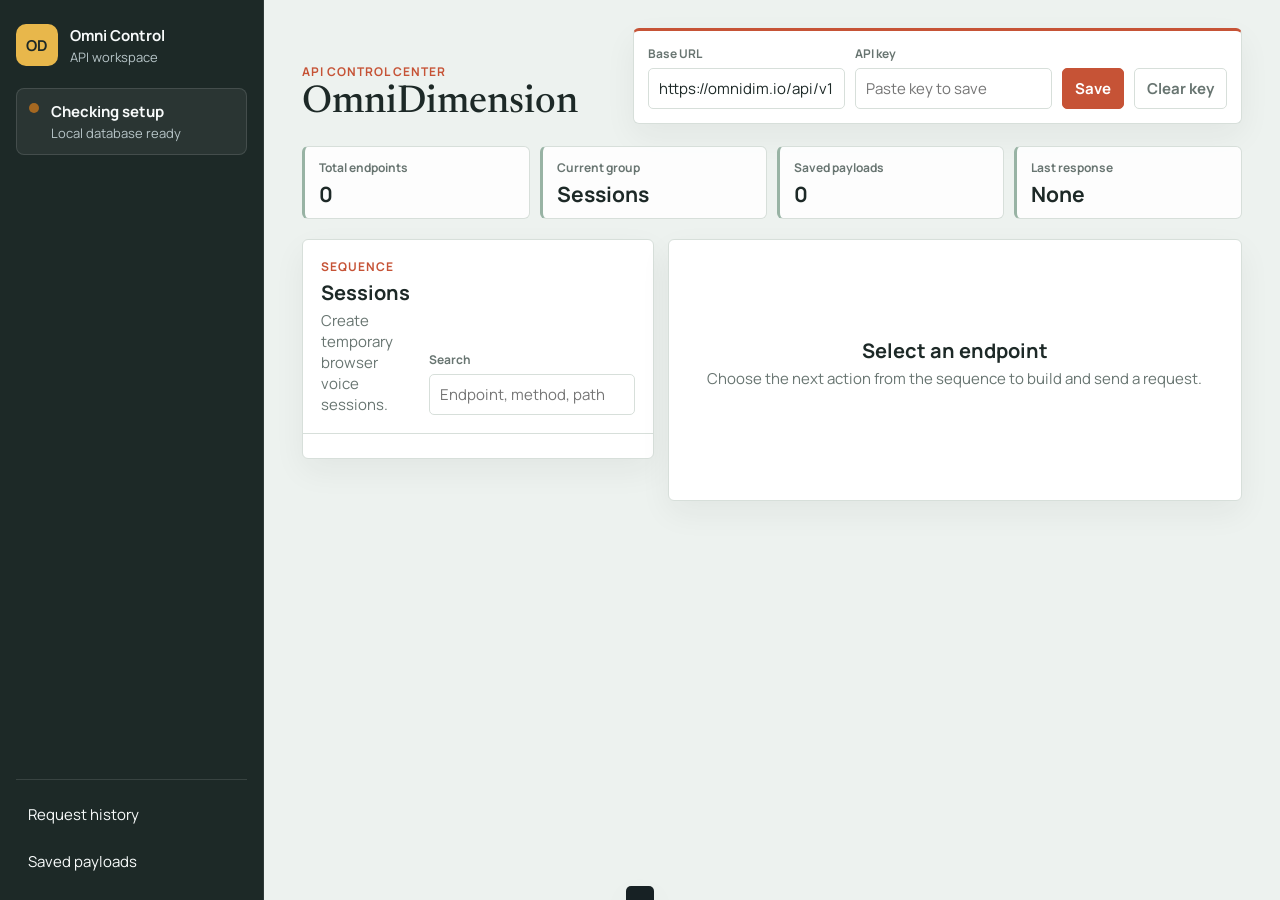
==== static/index.html @ 58ec2359 "feat(security): implement production Phase 1 security controls" ====
<!doctype html>
<html lang="en">
  <head>
    <meta charset="utf-8">
    <meta name="viewport" content="width=device-width, initial-scale=1">
    <meta name="csrf-token" content="">
    <meta name="local-token" content="">
    <title>OmniDimension Control Center</title>
    <link rel="preconnect" href="https://fonts.googleapis.com">
    <link rel="preconnect" href="https://fonts.gstatic.com" crossorigin>
    <link href="https://fonts.googleapis.com/css2?family=DM+Mono:wght@400;500&family=Manrope:wght@400;500;600;700;800&family=Newsreader:opsz,wght@6..72,500;6..72,600&display=swap" rel="stylesheet">
    <link rel="stylesheet" href="/static/styles.css">
  </head>
  <body>
    <div class="app-shell">
      <aside class="sidebar" aria-label="Endpoint sequence">
        <div class="brand">
          <div class="brand-mark" aria-hidden="true">OD</div>
          <div>
            <strong>Omni Control</strong>
            <span>API workspace</span>
          </div>
        </div>

        <div class="connection-box">
          <span id="connectionDot" class="status-dot"></span>
          <div>
            <strong id="connectionLabel">Checking setup</strong>
            <span id="connectionDetail">Local database ready</span>
          </div>
        </div>

        <nav id="groupNav" class="group-nav"></nav>

        <div class="sidebar-actions">
          <button class="sidebar-button" type="button" data-view="history">Request history</button>
          <button class="sidebar-button" type="button" data-view="database">Saved payloads</button>
        </div>
      </aside>

      <main class="workspace">
        <header class="topbar">
          <div>
            <div class="title-with-badge">
              <p class="eyebrow">API control center</p>
              <span id="readOnlyBadge" class="read-only-badge" hidden>READ-ONLY MODE</span>
            </div>
            <h1>OmniDimension</h1>
          </div>

          <div class="settings-strip" aria-label="API settings">
            <label>
              <span>Base URL</span>
              <input id="baseUrlInput" type="url" value="https://omnidim.io/api/v1" autocomplete="off">
            </label>
            <label>
              <span>API key</span>
              <input id="apiKeyInput" type="password" placeholder="Paste key to save" autocomplete="off">
            </label>
            <button id="saveSettingsBtn" class="button primary" type="button">Save</button>
            <button id="clearKeyBtn" class="button subtle" type="button">Clear key</button>
          </div>
        </header>

        <section class="summary-band" aria-label="Workspace summary">
          <div class="stat">
            <span>Total endpoints</span>
            <strong id="totalEndpointCount">0</strong>
          </div>
          <div class="stat">
            <span>Current group</span>
            <strong id="currentGroupStat">Sessions</strong>
          </div>
          <div class="stat">
            <span>Saved payloads</span>
            <strong id="savedPayloadCount">0</strong>
          </div>
          <div class="stat">
            <span>Last response</span>
            <strong id="lastResponseStat">None</strong>
          </div>
        </section>

        <section id="endpointView" class="content-layout">
          <section class="endpoint-browser" aria-label="Endpoints">
            <div class="section-head">
              <div>
                <p class="eyebrow">Sequence</p>
                <h2 id="groupTitle">Sessions</h2>
                <p id="groupDescription">Create temporary browser voice sessions.</p>
              </div>
              <label class="search-box">
                <span>Search</span>
                <input id="searchInput" type="search" placeholder="Endpoint, method, path">
              </label>
            </div>
            <div id="endpointList" class="endpoint-list"></div>
          </section>

          <section class="runner" aria-label="Request runner">
            <div id="endpointDetail" class="empty-state">
              <h2>Select an endpoint</h2>
              <p>Choose the next action from the sequence to build and send a request.</p>
            </div>
          </section>
        </section>

        <section id="historyView" class="table-view" hidden>
          <div class="section-head">
            <div>
              <p class="eyebrow">Database</p>
              <h2>Request history</h2>
              <p>Every request sent through the private proxy is recorded locally.</p>
            </div>
            <button id="clearHistoryBtn" class="button danger" type="button">Clear history</button>
          </div>
          <div class="table-wrap">
            <table class="data-table">
              <thead>
                <tr>
                  <th>Time</th>
                  <th>Method</th>
                  <th>Path</th>
                  <th>Status</th>
                  <th>Duration</th>
                </tr>
              </thead>
              <tbody id="historyRows"></tbody>
            </table>
          </div>
        </section>

        <section id="databaseView" class="table-view" hidden>
          <div class="section-head">
            <div>
              <p class="eyebrow">Database</p>
              <h2>Saved payloads</h2>
              <p>Reusable request bodies and query values saved in SQLite.</p>
            </div>
          </div>
          <div id="savedPayloadList" class="saved-list"></div>
        </section>
      </main>
    </div>

    <dialog id="dangerDialog" class="danger-dialog">
      <form method="dialog" class="dialog-content">
        <div class="dialog-header">
          <span class="danger-badge">⚠️ Protected Action Required</span>
          <h2 id="modalActionTitle">Confirm Action</h2>
        </div>
        <div class="dialog-body">
          <p id="modalImpactText" class="impact-callout"></p>
          <div class="spec-detail">
            <div><span class="label">Method:</span> <strong id="modalMethod"></strong></div>
            <div><span class="label">Target URL:</span> <code id="modalUrl"></code></div>
          </div>
          <div class="body-preview">
            <span class="label">Exact Request Body:</span>
            <pre id="modalBodyPreview"></pre>
          </div>
          <label class="confirm-prompt">
            <span id="modalPromptText">Type exact summary to confirm:</span>
            <input id="modalConfirmInput" type="text" autocomplete="off" placeholder="Type confirmation phrase here">
          </label>
        </div>
        <div class="dialog-actions">
          <button id="modalCancelBtn" class="button" type="button">Cancel</button>
          <button id="modalConfirmBtn" class="button danger" type="button" disabled>Confirm &amp; Execute</button>
        </div>
      </form>
    </dialog>

    <div id="toast" class="toast" role="status" aria-live="polite"></div>
    <script src="/static/app.js"></script>
  </body>
</html>
---- static/styles.css ----
:root {
  color-scheme: light;
  --bg: #edf2ef;
  --surface: #ffffff;
  --surface-2: #f2f5f2;
  --ink: #1d2927;
  --muted: #687571;
  --border: #d7dfda;
  --accent: #c65336;
  --accent-ink: #ffffff;
  --blue: #326a91;
  --green: #24745d;
  --amber: #a56821;
  --red: #b43c3c;
  --purple: #685a91;
  --shadow: 0 12px 32px rgba(29, 41, 39, 0.055);
}

* {
  box-sizing: border-box;
}

[hidden] {
  display: none !important;
}

html {
  min-height: 100%;
}

body {
  margin: 0;
  min-height: 100%;
  background-color: var(--bg);
  background-image: radial-gradient(#cbd5cf 0.65px, transparent 0.65px);
  background-size: 18px 18px;
  color: var(--ink);
  font-family: "Manrope", "Segoe UI", sans-serif;
  font-size: 15px;
}

button,
input,
textarea {
  font: inherit;
}

button {
  cursor: pointer;
}

button:disabled {
  cursor: not-allowed;
  opacity: 0.58;
}

.app-shell {
  display: grid;
  grid-template-columns: 264px minmax(0, 1fr);
  min-height: 100vh;
}

.sidebar {
  position: sticky;
  top: 0;
  height: 100vh;
  overflow-y: auto;
  background: #1d2927;
  color: #f8fbfb;
  padding: 24px 16px 18px;
  display: flex;
  flex-direction: column;
  gap: 22px;
  border-right: 1px solid rgba(255, 255, 255, 0.08);
}

.brand {
  display: flex;
  align-items: center;
  gap: 12px;
}

.brand-mark {
  width: 42px;
  height: 42px;
  display: grid;
  place-items: center;
  border-radius: 10px;
  background: #e8b74b;
  color: #1d2927;
  font-weight: 700;
  letter-spacing: 0;
}

.brand strong,
.brand span,
.connection-box strong,
.connection-box span {
  display: block;
}

.brand span,
.connection-box span {
  color: #b7c5c8;
  font-size: 13px;
  margin-top: 2px;
}

.connection-box {
  display: grid;
  grid-template-columns: 12px minmax(0, 1fr);
  align-items: start;
  gap: 10px;
  padding: 12px;
  border: 1px solid rgba(248, 251, 251, 0.12);
  border-radius: 8px;
  background: rgba(255, 255, 255, 0.06);
}

.status-dot {
  width: 10px;
  height: 10px;
  margin-top: 5px;
  border-radius: 50%;
  background: var(--amber);
}

.status-dot.ready {
  background: #40c681;
}

.status-dot.missing {
  background: #f0a22c;
}

.group-nav {
  display: grid;
  gap: 4px;
}

.group-button,
.sidebar-button {
  width: 100%;
  border: 0;
  border-radius: 6px;
  color: inherit;
  background: transparent;
  text-align: left;
  padding: 10px 12px;
}

.group-button {
  display: grid;
  grid-template-columns: minmax(0, 1fr) auto;
  align-items: center;
  gap: 10px;
}

.group-button:hover,
.sidebar-button:hover,
.group-button.active {
  background: rgba(255, 255, 255, 0.09);
}

.group-button.active {
  box-shadow: inset 3px 0 #e8b74b;
  color: #ffffff;
}

.group-button span {
  color: #b7c5c8;
  font-size: 12px;
}

.sidebar-actions {
  margin-top: auto;
  display: grid;
  gap: 6px;
  border-top: 1px solid rgba(248, 251, 251, 0.12);
  padding-top: 14px;
}

.workspace {
  min-width: 0;
  padding: 28px clamp(18px, 3vw, 48px);
  max-width: 1900px;
}

.topbar {
  display: grid;
  grid-template-columns: minmax(260px, 0.75fr) minmax(500px, 1.5fr);
  gap: 26px;
  align-items: end;
  margin-bottom: 22px;
}

.eyebrow {
  margin: 0 0 4px;
  color: var(--accent);
  font-size: 12px;
  font-weight: 700;
  text-transform: uppercase;
  letter-spacing: 0.08em;
}

.title-with-badge {
  display: flex;
  align-items: center;
  gap: 12px;
}

.read-only-badge {
  display: inline-flex;
  align-items: center;
  background: rgba(220, 38, 38, 0.12);
  color: #dc2626;
  border: 1px solid rgba(220, 38, 38, 0.35);
  font-size: 11px;
  font-weight: 800;
  letter-spacing: 0.06em;
  padding: 3px 8px;
  border-radius: 4px;
  text-transform: uppercase;
}


h1,
h2,
h3,
p {
  margin-top: 0;
}

h1 {
  margin-bottom: 0;
  font-family: "Newsreader", Georgia, serif;
  font-size: clamp(30px, 3vw, 42px);
  font-weight: 500;
  line-height: 1.03;
  letter-spacing: 0;
}

h2 {
  margin-bottom: 4px;
  font-size: 20px;
}

h3 {
  margin-bottom: 8px;
  font-size: 16px;
}

.settings-strip {
  display: grid;
  grid-template-columns: minmax(180px, 1fr) minmax(180px, 1fr) auto auto;
  gap: 10px;
  align-items: end;
  padding: 14px;
  background: var(--surface);
  border: 1px solid var(--border);
  border-radius: 6px;
  box-shadow: var(--shadow);
  border-top: 3px solid var(--accent);
}

label span,
.field-label {
  display: block;
  margin-bottom: 6px;
  color: var(--muted);
  font-size: 12px;
  font-weight: 700;
}

input,
textarea {
  width: 100%;
  border: 1px solid var(--border);
  border-radius: 5px;
  background: #ffffff;
  color: var(--ink);
  padding: 9px 10px;
}

textarea {
  min-height: 168px;
  resize: vertical;
  font-family: "Cascadia Code", "SFMono-Regular", Consolas, monospace;
  font-size: 13px;
  line-height: 1.5;
}

input:focus,
textarea:focus,
button:focus {
  outline: 2px solid rgba(198, 83, 54, 0.32);
  outline-offset: 2px;
}

.button {
  border: 1px solid var(--border);
  border-radius: 5px;
  background: var(--surface);
  color: var(--ink);
  padding: 9px 12px;
  font-weight: 700;
  white-space: nowrap;
}

.button:hover {
  border-color: #aebdc1;
}

.button.primary {
  background: var(--accent);
  border-color: var(--accent);
  color: var(--accent-ink);
}

.button.subtle {
  color: var(--muted);
}

.button.danger {
  color: var(--red);
  border-color: rgba(182, 52, 61, 0.35);
}

.summary-band {
  display: grid;
  grid-template-columns: repeat(4, minmax(0, 1fr));
  gap: 10px;
  margin-bottom: 20px;
}

.stat {
  min-width: 0;
  padding: 12px 14px;
  background: rgba(255, 255, 255, 0.88);
  border: 1px solid var(--border);
  border-radius: 6px;
  border-left: 3px solid #98b3a4;
}

.stat span {
  display: block;
  color: var(--muted);
  font-size: 12px;
  font-weight: 700;
}

.stat strong {
  display: block;
  margin-top: 6px;
  font-size: 21px;
  line-height: 1.15;
  overflow-wrap: anywhere;
}

.content-layout {
  display: grid;
  grid-template-columns: minmax(310px, 0.76fr) minmax(440px, 1.24fr);
  gap: 14px;
  align-items: start;
}

.endpoint-browser,
.runner,
.table-view {
  min-width: 0;
  background: var(--surface);
  border: 1px solid var(--border);
  border-radius: 6px;
  box-shadow: var(--shadow);
}

.section-head {
  display: grid;
  grid-template-columns: minmax(0, 1fr) auto;
  gap: 16px;
  align-items: end;
  padding: 18px;
  border-bottom: 1px solid var(--border);
}

.section-head p:last-child {
  margin-bottom: 0;
  color: var(--muted);
}

.search-box {
  min-width: 200px;
}

.endpoint-list {
  display: grid;
  gap: 6px;
  padding: 12px;
  max-height: calc(100vh - 330px);
  overflow: auto;
}

.endpoint-item {
  width: 100%;
  display: grid;
  grid-template-columns: auto minmax(0, 1fr);
  gap: 12px;
  align-items: start;
  border: 1px solid var(--border);
  border-radius: 5px;
  background: #ffffff;
  padding: 11px;
  text-align: left;
  transition: background 120ms ease, border-color 120ms ease, transform 120ms ease;
}

.endpoint-item:hover,
.endpoint-item.active {
  border-color: rgba(198, 83, 54, 0.55);
  background: #fff9f6;
}

.endpoint-item:hover {
  transform: translateX(2px);
}

.endpoint-title {
  margin: 0 0 4px;
  font-weight: 700;
}

.endpoint-path,
.endpoint-note,
.meta-line {
  color: var(--muted);
  font-size: 13px;
}

.endpoint-path {
  font-family: "DM Mono", Consolas, monospace;
  overflow-wrap: anywhere;
}

.method {
  min-width: 62px;
  border-radius: 4px;
  color: #ffffff;
  display: inline-flex;
  justify-content: center;
  padding: 5px 7px;
  font-size: 12px;
  font-weight: 800;
}

.method.get {
  background: var(--blue);
}

.method.post {
  background: var(--green);
}

.method.put {
  background: var(--amber);
}

.method.patch {
  background: var(--purple);
}

.method.delete {
  background: var(--red);
}

.runner {
  overflow: hidden;
}

.runner-inner {
  display: grid;
  gap: 0;
}

.runner-header {
  padding: 18px;
  border-bottom: 1px solid var(--border);
}

.runner-title-row {
  display: flex;
  flex-wrap: wrap;
  gap: 10px;
  align-items: center;
  margin-bottom: 6px;
}

.runner-header p {
  margin-bottom: 0;
  color: var(--muted);
}

.form-area {
  display: grid;
  gap: 14px;
  padding: 18px;
}

.field-grid {
  display: grid;
  grid-template-columns: repeat(2, minmax(0, 1fr));
  gap: 12px;
}

.textarea-grid {
  display: grid;
  grid-template-columns: repeat(2, minmax(0, 1fr));
  gap: 12px;
}

.text-panel {
  min-width: 0;
}

.inline-actions {
  display: flex;
  flex-wrap: wrap;
  gap: 8px;
  align-items: center;
}

.danger-box {
  display: flex;
  gap: 10px;
  align-items: flex-start;
  padding: 12px;
  border-radius: 5px;
  background: #fff3f2;
  border: 1px solid rgba(182, 52, 61, 0.26);
  color: #622026;
}

.danger-box input {
  width: auto;
  margin-top: 3px;
}

.file-helper {
  display: grid;
  grid-template-columns: minmax(0, 1fr) auto;
  gap: 10px;
  align-items: end;
  padding: 12px;
  border: 1px solid var(--border);
  border-radius: 5px;
  background: var(--surface-2);
}

.response-panel {
  border-top: 1px solid var(--border);
  background: #111719;
  color: #e9f0f1;
}

.response-head {
  display: flex;
  justify-content: space-between;
  gap: 12px;
  padding: 12px 16px;
  border-bottom: 1px solid rgba(255, 255, 255, 0.12);
}

.response-meta {
  color: #b7c5c8;
  font-size: 13px;
}

pre {
  margin: 0;
  padding: 16px;
  max-height: 460px;
  overflow: auto;
  font-family: "DM Mono", Consolas, monospace;
  font-size: 13px;
  line-height: 1.5;
  white-space: pre-wrap;
  overflow-wrap: anywhere;
}

.empty-state {
  padding: 28px;
  min-height: 260px;
  display: grid;
  align-content: center;
  text-align: center;
}

.empty-state p {
  color: var(--muted);
}

.table-view {
  display: block;
}

.table-wrap {
  overflow-x: auto;
}

.data-table {
  width: 100%;
  border-collapse: collapse;
}

.data-table th,
.data-table td {
  padding: 12px 14px;
  border-bottom: 1px solid var(--border);
  text-align: left;
  vertical-align: top;
}

.data-table th {
  color: var(--muted);
  font-size: 12px;
  text-transform: uppercase;
}

.data-table code {
  font-family: "Cascadia Code", "SFMono-Regular", Consolas, monospace;
  font-size: 12px;
  overflow-wrap: anywhere;
}

.saved-list {
  display: grid;
  gap: 10px;
  padding: 16px;
}

.saved-item {
  display: grid;
  grid-template-columns: minmax(0, 1fr) auto;
  gap: 12px;
  align-items: center;
  border: 1px solid var(--border);
  border-radius: 5px;
  padding: 12px;
  background: #ffffff;
}

.saved-item p {
  margin: 4px 0 0;
}

.toast {
  position: fixed;
  left: 50%;
  bottom: 18px;
  transform: translateX(-50%) translateY(120%);
  max-width: min(520px, calc(100vw - 28px));
  padding: 10px 14px;
  border-radius: 5px;
  background: #172124;
  color: #ffffff;
  box-shadow: var(--shadow);
  transition: transform 160ms ease;
  z-index: 20;
}

.toast.show {
  transform: translateX(-50%) translateY(0);
}

.hidden {
  display: none !important;
}

@media (max-width: 1120px) {
  .app-shell {
    grid-template-columns: 236px minmax(0, 1fr);
  }

  .topbar,
  .content-layout {
    grid-template-columns: 1fr;
  }

  .endpoint-list {
    max-height: 420px;
  }

  .settings-strip {
    grid-template-columns: repeat(2, minmax(0, 1fr));
  }
}

@media (max-width: 760px) {
  .app-shell {
    display: block;
  }

  .sidebar {
    position: static;
    height: auto;
    gap: 14px;
    padding: 16px;
  }

  .group-nav {
    display: flex;
    overflow-x: auto;
    padding-bottom: 4px;
  }

  .group-button {
    flex: 0 0 auto;
    width: auto;
  }

  .group-button.active {
    box-shadow: inset 0 -3px #e8b74b;
  }

  .sidebar-actions {
    display: flex;
    margin-top: 0;
  }

  .workspace {
    padding: 18px 14px;
  }

  .summary-band {
    grid-template-columns: repeat(2, minmax(0, 1fr));
  }

  .settings-strip {
    grid-template-columns: repeat(2, minmax(0, 1fr));
  }

  .settings-strip label {
    grid-column: 1 / -1;
  }

  .section-head,
  .field-grid,
  .textarea-grid,
  .file-helper,
  .saved-item {
    grid-template-columns: 1fr;
  }

  .search-box {
    min-width: 0;
  }

  .endpoint-list {
    max-height: 360px;
  }
}

@media (max-width: 460px) {
  .summary-band {
    grid-template-columns: repeat(2, minmax(0, 1fr));
  }

  .stat {
    padding: 10px;
  }

  .stat strong {
    font-size: 18px;
  }

  .endpoint-item {
    grid-template-columns: 1fr;
  }

  .method {
    width: fit-content;
  }
}

/* Dialog and Danger Modal */
.danger-dialog {
  border: 1px solid var(--border);
  border-radius: 12px;
  background: #18181f;
  color: #f0f0f5;
  padding: 0;
  max-width: 600px;
  width: 90vw;
  box-shadow: 0 16px 48px rgba(0, 0, 0, 0.6);
}

.danger-dialog::backdrop {
  background: rgba(0, 0, 0, 0.7);
  backdrop-filter: blur(4px);
}

.dialog-content {
  display: flex;
  flex-direction: column;
  padding: 24px;
  gap: 16px;
}

.dialog-header {
  display: flex;
  flex-direction: column;
  gap: 6px;
}

.danger-badge {
  display: inline-block;
  background: rgba(239, 68, 68, 0.2);
  color: #f87171;
  border: 1px solid rgba(239, 68, 68, 0.4);
  padding: 4px 10px;
  border-radius: 6px;
  font-size: 12px;
  font-weight: 700;
  width: fit-content;
}

.impact-callout {
  background: rgba(245, 158, 11, 0.15);
  border-left: 4px solid #f59e0b;
  color: #fbbf24;
  padding: 12px;
  border-radius: 4px;
  font-size: 13px;
  line-height: 1.5;
  margin: 0;
}

.spec-detail {
  display: flex;
  flex-direction: column;
  gap: 6px;
  font-size: 13px;
  background: rgba(255, 255, 255, 0.03);
  padding: 10px 14px;
  border-radius: 6px;
  border: 1px solid var(--border);
}

.spec-detail .label, .body-preview .label {
  color: var(--muted);
  font-size: 12px;
}

.spec-detail code {
  color: #60a5fa;
  font-family: monospace;
  word-break: break-all;
}

.body-preview pre {
  max-height: 160px;
  overflow-y: auto;
  background: #0f0f13;
  padding: 10px;
  border-radius: 6px;
  font-size: 12px;
  border: 1px solid var(--border);
  margin-top: 4px;
}

.confirm-prompt {
  display: flex;
  flex-direction: column;
  gap: 6px;
  font-size: 13px;
}

.confirm-prompt input {
  padding: 10px 12px;
  border: 1px solid var(--border);
  border-radius: 6px;
  background: rgba(0, 0, 0, 0.3);
  color: #f0f0f5;
  font-size: 14px;
}

.dialog-actions {
  display: flex;
  justify-content: flex-end;
  gap: 10px;
  margin-top: 8px;
}
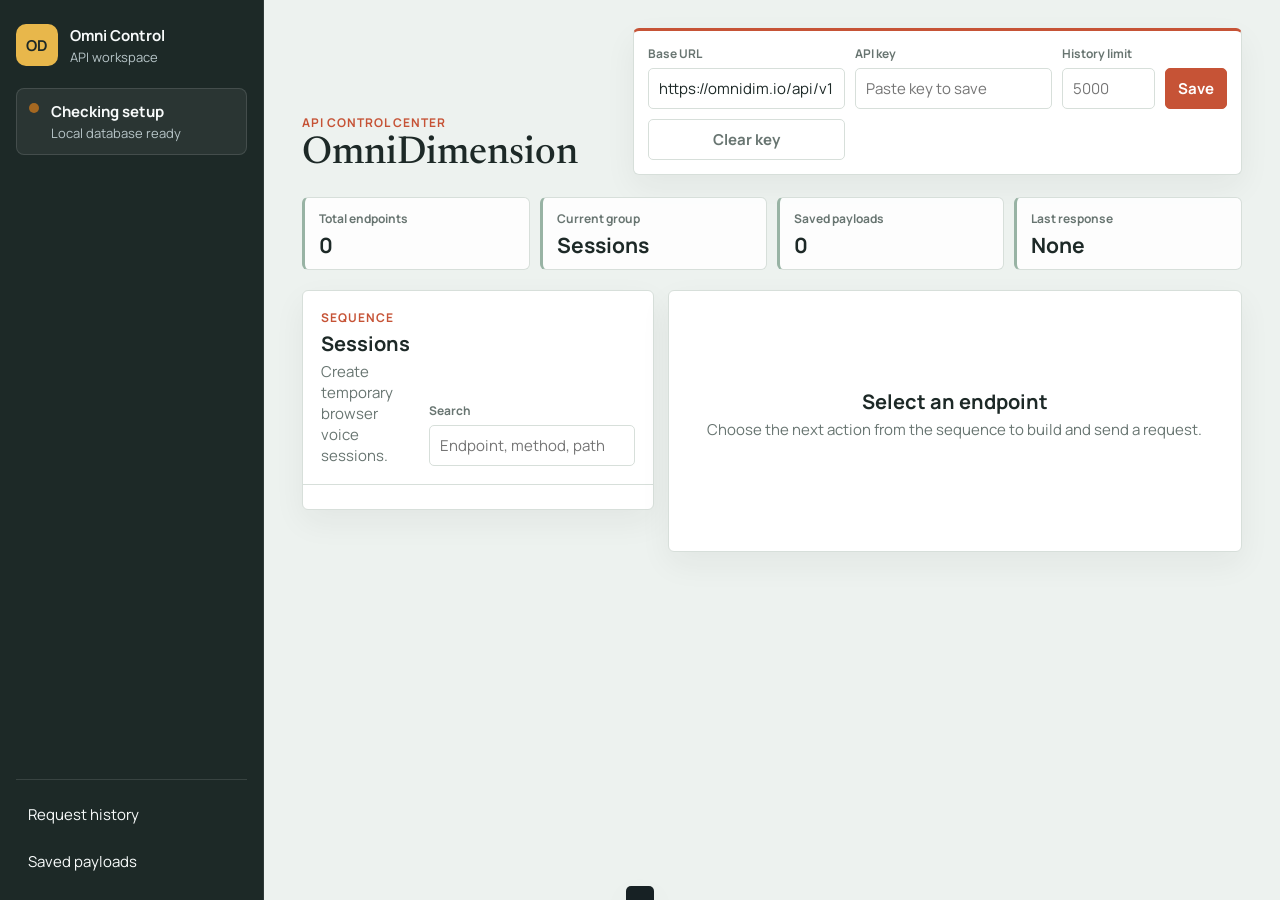
==== commit 070adad9: "feat(history): make history retention limit configurable with 5000 default and clear history support" ====
--- a/static/index.html
+++ b/static/index.html
@@ -57,6 +57,10 @@
               <span>API key</span>
               <input id="apiKeyInput" type="password" placeholder="Paste key to save" autocomplete="off">
             </label>
+            <label>
+              <span>History limit</span>
+              <input id="retentionLimitInput" type="number" min="10" max="50000" placeholder="5000" autocomplete="off">
+            </label>
             <button id="saveSettingsBtn" class="button primary" type="button">Save</button>
             <button id="clearKeyBtn" class="button subtle" type="button">Clear key</button>
           </div>
@@ -112,7 +116,10 @@
               <h2>Request history</h2>
               <p>Every request sent through the private proxy is recorded locally.</p>
             </div>
-            <button id="clearHistoryBtn" class="button danger" type="button">Clear history</button>
+            <div class="inline-actions" style="display: flex; gap: 0.5rem; align-items: center;">
+              <input id="historySearchInput" type="search" placeholder="Filter history..." style="padding: 0.4rem 0.6rem; border-radius: 4px; border: 1px solid var(--border-color, #ccc); background: transparent; color: inherit; font-size: 0.85rem;">
+              <button id="clearHistoryBtn" class="button danger" type="button">Clear history</button>
+            </div>
           </div>
           <div class="table-wrap">
             <table class="data-table">
@@ -127,6 +134,11 @@
               </thead>
               <tbody id="historyRows"></tbody>
             </table>
+          </div>
+          <div class="pagination-bar" id="historyPagination" style="display: flex; justify-content: space-between; align-items: center; padding: 0.75rem 0.5rem; font-size: 0.85rem;">
+            <button id="historyPrevBtn" class="button" type="button" disabled>Previous</button>
+            <span id="historyPageInfo">Page 1 of 1</span>
+            <button id="historyNextBtn" class="button" type="button" disabled>Next</button>
           </div>
         </section>
 
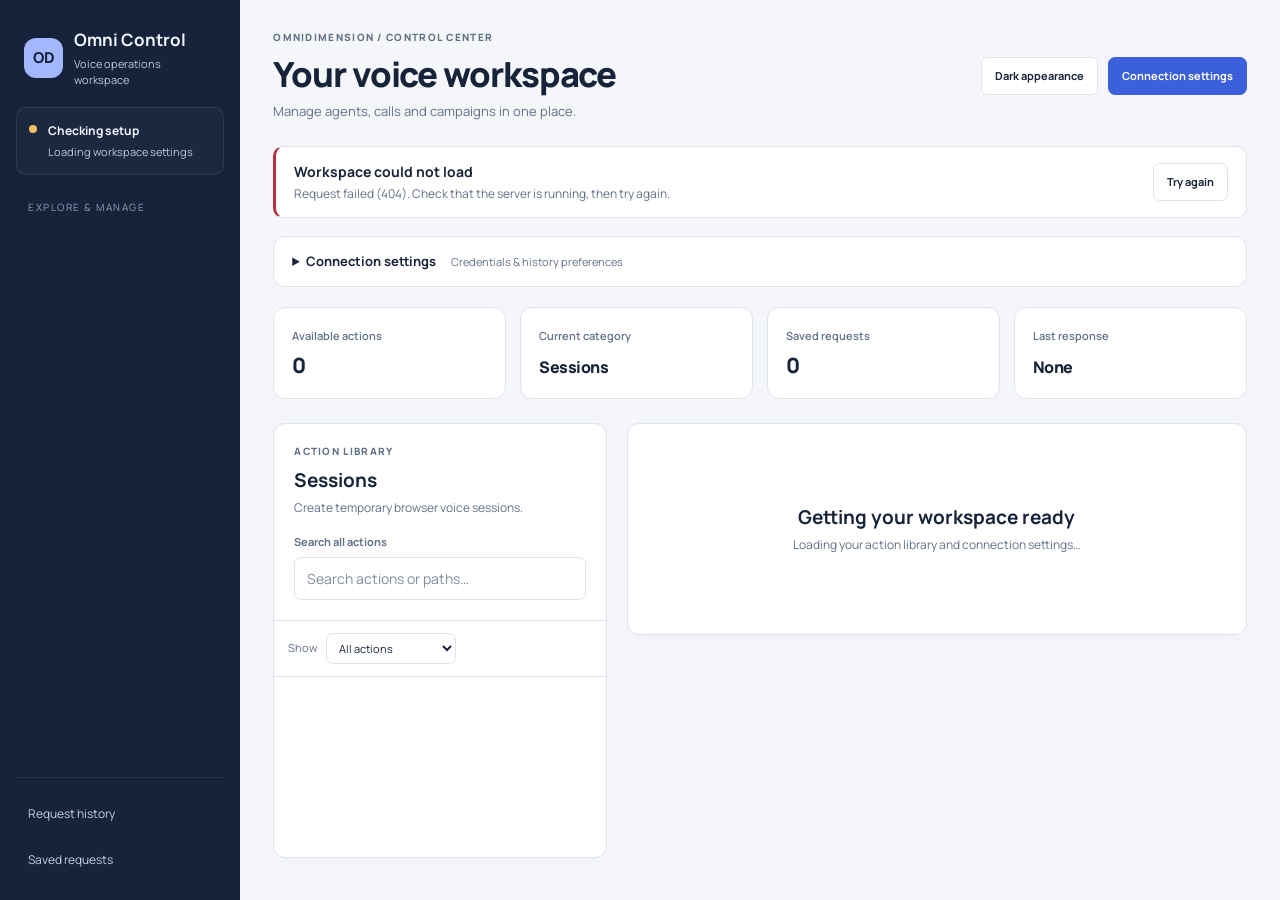
==== commit 982ae41f: "feat: complete production readiness implementation, hosted portal, and security hardening" ====
--- a/static/index.html
+++ b/static/index.html
@@ -12,13 +12,14 @@
     <link rel="stylesheet" href="/static/styles.css">
   </head>
   <body>
+    <a class="skip-link" href="#endpointView">Skip to workspace</a>
     <div class="app-shell">
       <aside class="sidebar" aria-label="Endpoint sequence">
         <div class="brand">
           <div class="brand-mark" aria-hidden="true">OD</div>
           <div>
             <strong>Omni Control</strong>
-            <span>API workspace</span>
+            <span>Voice operations workspace</span>
           </div>
         </div>
 
@@ -26,28 +27,44 @@
           <span id="connectionDot" class="status-dot"></span>
           <div>
             <strong id="connectionLabel">Checking setup</strong>
-            <span id="connectionDetail">Local database ready</span>
-          </div>
-        </div>
-
-        <nav id="groupNav" class="group-nav"></nav>
+            <span id="connectionDetail">Loading workspace settings</span>
+          </div>
+        </div>
+
+        <p class="nav-caption">Explore &amp; manage</p>
+        <nav id="groupNav" class="group-nav" aria-label="Action categories"></nav>
 
         <div class="sidebar-actions">
           <button class="sidebar-button" type="button" data-view="history">Request history</button>
-          <button class="sidebar-button" type="button" data-view="database">Saved payloads</button>
+          <button class="sidebar-button" type="button" data-view="database">Saved requests</button>
         </div>
       </aside>
 
       <main class="workspace">
+        <div id="accountBar" class="account-bar" hidden>
+          <label class="workspace-switcher" for="workspaceSelect"><span>Workspace</span><select id="workspaceSelect" aria-label="Active workspace"></select></label>
+          <div class="account-details"><span id="accountName"></span><span id="accountRole" class="account-role"></span><button id="logoutBtn" class="button subtle" type="button">Sign out</button></div>
+        </div>
         <header class="topbar">
           <div>
             <div class="title-with-badge">
-              <p class="eyebrow">API control center</p>
+              <p class="eyebrow">OmniDimension / Control center</p>
               <span id="readOnlyBadge" class="read-only-badge" hidden>READ-ONLY MODE</span>
             </div>
-            <h1>OmniDimension</h1>
-          </div>
-
+            <h1>Your voice workspace</h1>
+            <p class="workspace-subtitle">Manage agents, calls and campaigns in one place.</p>
+          </div>
+          <div class="topbar-actions">
+            <button id="themeToggleBtn" class="button" type="button" aria-pressed="false">Dark appearance</button>
+            <button id="openSettingsBtn" class="button primary" type="button">Connection settings</button>
+          </div>
+        </header>
+        <div id="workspaceNotice" class="workspace-notice" role="status" hidden>
+          <div><strong id="noticeTitle"></strong><p id="noticeMessage"></p></div>
+          <button id="retryLoadBtn" class="button" type="button" hidden>Try again</button>
+        </div>
+        <details id="settingsPanel" class="settings-panel">
+          <summary>Connection settings <span>Credentials &amp; history preferences</span></summary>
           <div class="settings-strip" aria-label="API settings">
             <label>
               <span>Base URL</span>
@@ -61,22 +78,24 @@
               <span>History limit</span>
               <input id="retentionLimitInput" type="number" min="10" max="50000" placeholder="5000" autocomplete="off">
             </label>
-            <button id="saveSettingsBtn" class="button primary" type="button">Save</button>
+            <button id="saveSettingsBtn" class="button primary" type="button">Save settings</button>
             <button id="clearKeyBtn" class="button subtle" type="button">Clear key</button>
           </div>
-        </header>
+          <p id="settingsAccessNote" class="settings-help" hidden></p>
+          <p class="settings-help">Your API key is stored by the server. Saving a key does not verify the connection; the next request will show its result.</p>
+        </details>
 
         <section class="summary-band" aria-label="Workspace summary">
           <div class="stat">
-            <span>Total endpoints</span>
+            <span>Available actions</span>
             <strong id="totalEndpointCount">0</strong>
           </div>
           <div class="stat">
-            <span>Current group</span>
+            <span>Current category</span>
             <strong id="currentGroupStat">Sessions</strong>
           </div>
           <div class="stat">
-            <span>Saved payloads</span>
+            <span>Saved requests</span>
             <strong id="savedPayloadCount">0</strong>
           </div>
           <div class="stat">
@@ -86,25 +105,26 @@
         </section>
 
         <section id="endpointView" class="content-layout">
-          <section class="endpoint-browser" aria-label="Endpoints">
+          <section class="endpoint-browser" aria-label="Available actions">
             <div class="section-head">
               <div>
-                <p class="eyebrow">Sequence</p>
+                <p class="eyebrow">Action library</p>
                 <h2 id="groupTitle">Sessions</h2>
                 <p id="groupDescription">Create temporary browser voice sessions.</p>
               </div>
               <label class="search-box">
-                <span>Search</span>
-                <input id="searchInput" type="search" placeholder="Endpoint, method, path">
+                <span>Search all actions</span>
+                <input id="searchInput" type="search" placeholder="Search actions or paths…">
               </label>
             </div>
-            <div id="endpointList" class="endpoint-list"></div>
+            <div class="filter-bar"><label for="actionFilter">Show</label><select id="actionFilter"><option value="all">All actions</option><option value="read">Read actions</option><option value="write">Write actions</option><option value="protected">Protected actions</option></select><span id="actionCount" class="meta-line"></span></div>
+            <div id="endpointList" class="endpoint-list" aria-busy="true"></div>
           </section>
 
           <section class="runner" aria-label="Request runner">
             <div id="endpointDetail" class="empty-state">
-              <h2>Select an endpoint</h2>
-              <p>Choose the next action from the sequence to build and send a request.</p>
+              <h2>Getting your workspace ready</h2>
+              <p>Loading your action library and connection settings…</p>
             </div>
           </section>
         </section>
@@ -112,15 +132,17 @@
         <section id="historyView" class="table-view" hidden>
           <div class="section-head">
             <div>
-              <p class="eyebrow">Database</p>
+              <p class="eyebrow">Activity</p>
               <h2>Request history</h2>
-              <p>Every request sent through the private proxy is recorded locally.</p>
-            </div>
-            <div class="inline-actions" style="display: flex; gap: 0.5rem; align-items: center;">
-              <input id="historySearchInput" type="search" placeholder="Filter history..." style="padding: 0.4rem 0.6rem; border-radius: 4px; border: 1px solid var(--border-color, #ccc); background: transparent; color: inherit; font-size: 0.85rem;">
+              <p>Review request outcomes, response times and recent activity.</p>
+            </div>
+            <div class="inline-actions">
+              <label class="search-box"><span>Search history</span><input id="historySearchInput" type="search" placeholder="Filter by action or path…"></label>
+              <button id="refreshHistoryBtn" class="button" type="button">Refresh</button>
               <button id="clearHistoryBtn" class="button danger" type="button">Clear history</button>
             </div>
           </div>
+          <p id="historyStatus" class="panel-status" role="status" hidden></p>
           <div class="table-wrap">
             <table class="data-table">
               <thead>
@@ -135,7 +157,7 @@
               <tbody id="historyRows"></tbody>
             </table>
           </div>
-          <div class="pagination-bar" id="historyPagination" style="display: flex; justify-content: space-between; align-items: center; padding: 0.75rem 0.5rem; font-size: 0.85rem;">
+          <div class="pagination-bar" id="historyPagination">
             <button id="historyPrevBtn" class="button" type="button" disabled>Previous</button>
             <span id="historyPageInfo">Page 1 of 1</span>
             <button id="historyNextBtn" class="button" type="button" disabled>Next</button>
@@ -145,17 +167,18 @@
         <section id="databaseView" class="table-view" hidden>
           <div class="section-head">
             <div>
-              <p class="eyebrow">Database</p>
-              <h2>Saved payloads</h2>
-              <p>Reusable request bodies and query values saved in SQLite.</p>
-            </div>
-          </div>
+              <p class="eyebrow">Your library</p>
+              <h2>Saved requests</h2>
+              <p>Pick up a reusable request. Credentials and attachments may need to be added again.</p>
+            </div>
+          </div>
+          <p id="savedStatus" class="panel-status" role="status" hidden></p>
           <div id="savedPayloadList" class="saved-list"></div>
         </section>
       </main>
     </div>
 
-    <dialog id="dangerDialog" class="danger-dialog">
+    <dialog id="dangerDialog" class="danger-dialog" aria-labelledby="modalActionTitle" aria-describedby="modalImpactText">
       <form method="dialog" class="dialog-content">
         <div class="dialog-header">
           <span class="danger-badge">⚠️ Protected Action Required</span>
@@ -173,12 +196,12 @@
           </div>
           <label class="confirm-prompt">
             <span id="modalPromptText">Type exact summary to confirm:</span>
-            <input id="modalConfirmInput" type="text" autocomplete="off" placeholder="Type confirmation phrase here">
+            <input id="modalConfirmInput" type="text" autocomplete="off" placeholder="Type confirmation phrase here" autofocus>
           </label>
         </div>
         <div class="dialog-actions">
           <button id="modalCancelBtn" class="button" type="button">Cancel</button>
-          <button id="modalConfirmBtn" class="button danger" type="button" disabled>Confirm &amp; Execute</button>
+          <button id="modalConfirmBtn" class="button danger" type="button" disabled>Confirm and send</button>
         </div>
       </form>
     </dialog>
--- a/static/styles.css
+++ b/static/styles.css
@@ -1,62 +1,126 @@
 :root {
   color-scheme: light;
-  --bg: #edf2ef;
-  --surface: #ffffff;
-  --surface-2: #f2f5f2;
-  --ink: #1d2927;
-  --muted: #687571;
-  --border: #d7dfda;
-  --accent: #c65336;
-  --accent-ink: #ffffff;
-  --blue: #326a91;
-  --green: #24745d;
-  --amber: #a56821;
-  --red: #b43c3c;
-  --purple: #685a91;
-  --shadow: 0 12px 32px rgba(29, 41, 39, 0.055);
+  --bg: #f4f6fa;
+  --surface: #fff;
+  --surface-2: #f8fafc;
+  --ink: #172338;
+  --muted: #607086;
+  --border: #dde4ee;
+  --accent: #3c60dc;
+  --accent-ink: #fff;
+  --blue: #2761b6;
+  --green: #21765a;
+  --amber: #91601c;
+  --red: #b33345;
+  --purple: #7854ad;
+  --shadow: 0 4px 20px #17233806;
+}
+
+:root[data-theme="dark"] {
+  color-scheme: dark;
+  --bg: #111827;
+  --surface: #1b2535;
+  --surface-2: #222f43;
+  --ink: #edf2fb;
+  --muted: #b0bdd0;
+  --border: #35445b;
+  --accent: #a1b5ff;
+  --accent-ink: #13203d;
+  --blue: #3b72b9;
+  --green: #2c795b;
+  --amber: #95671e;
+  --red: #bf4657;
+  --purple: #7854ad;
+  --shadow: none;
 }
 
 * {
   box-sizing: border-box;
 }
 
-[hidden] {
-  display: none !important;
+[hidden],.hidden {
+  display: none!important;
 }
 
 html {
   min-height: 100%;
+  scroll-behavior: smooth;
 }
 
 body {
   margin: 0;
-  min-height: 100%;
-  background-color: var(--bg);
-  background-image: radial-gradient(#cbd5cf 0.65px, transparent 0.65px);
-  background-size: 18px 18px;
+  background: var(--bg);
   color: var(--ink);
-  font-family: "Manrope", "Segoe UI", sans-serif;
-  font-size: 15px;
-}
-
-button,
-input,
-textarea {
+  font: 14px/1.5 "Manrope","Segoe UI",sans-serif;
+}
+
+button,input,textarea,select {
   font: inherit;
 }
 
-button {
+button,summary {
   cursor: pointer;
 }
 
 button:disabled {
   cursor: not-allowed;
-  opacity: 0.58;
+  opacity: .5;
+}
+
+button,input,textarea,select {
+  transition: border-color .15s,background .15s;
+}
+
+button:focus-visible,input:focus-visible,textarea:focus-visible,select:focus-visible,summary:focus-visible,a:focus-visible {
+  outline: 3px solid var(--accent);
+  outline-offset: 3px;
+}
+
+h1,h2,h3,p {
+  margin-top: 0;
+}
+
+h1 {
+  font-size: clamp(26px,2.7vw,36px);
+  line-height: 1.2;
+  letter-spacing: -1.1px;
+  margin-bottom: 8px;
+  font-weight: 800;
+}
+
+h2 {
+  font-size: 19px;
+  line-height: 1.4;
+  margin-bottom: 5px;
+}
+
+h3 {
+  font-size: 16px;
+  margin-bottom: 8px;
+}
+
+p {
+  overflow-wrap: anywhere;
+}
+
+.skip-link {
+  position: fixed;
+  top: -70px;
+  left: 16px;
+  z-index: 100;
+  background: var(--surface);
+  color: var(--ink);
+  padding: 12px;
+  border-radius: 8px;
+}
+
+.skip-link:focus {
+  top: 12px;
 }
 
 .app-shell {
   display: grid;
-  grid-template-columns: 264px minmax(0, 1fr);
+  grid-template-columns: 240px minmax(0,1fr);
   min-height: 100vh;
 }
 
@@ -64,257 +128,510 @@
   position: sticky;
   top: 0;
   height: 100vh;
-  overflow-y: auto;
-  background: #1d2927;
-  color: #f8fbfb;
-  padding: 24px 16px 18px;
+  overflow: auto;
   display: flex;
   flex-direction: column;
-  gap: 22px;
-  border-right: 1px solid rgba(255, 255, 255, 0.08);
+  gap: 18px;
+  background: #17233b;
+  color: #f2f6fd;
+  padding: 27px 16px 20px;
 }
 
 .brand {
   display: flex;
   align-items: center;
-  gap: 12px;
+  gap: 11px;
+  padding: 0 8px;
 }
 
 .brand-mark {
-  width: 42px;
-  height: 42px;
   display: grid;
   place-items: center;
+  width: 40px;
+  height: 40px;
+  border-radius: 12px;
+  background: #a3b7ff;
+  color: #17233b;
+  font-weight: 800;
+  font-size: 15px;
+}
+
+.brand strong,.brand span,.connection-box strong,.connection-box span {
+  display: block;
+}
+
+.brand strong {
+  font-size: 17px;
+}
+
+.brand span,.connection-box span {
+  color: #bdc9dd;
+  font-size: 11px;
+  margin-top: 3px;
+}
+
+.connection-box {
+  display: grid;
+  grid-template-columns: 9px minmax(0,1fr);
+  gap: 10px;
+  padding: 14px 12px;
+  background: #ffffff06;
+  border: 1px solid #ffffff16;
   border-radius: 10px;
-  background: #e8b74b;
-  color: #1d2927;
-  font-weight: 700;
-  letter-spacing: 0;
-}
-
-.brand strong,
-.brand span,
-.connection-box strong,
+}
+
+.connection-box strong {
+  font-size: 12px;
+}
+
 .connection-box span {
-  display: block;
-}
-
-.brand span,
-.connection-box span {
-  color: #b7c5c8;
-  font-size: 13px;
-  margin-top: 2px;
-}
-
-.connection-box {
-  display: grid;
-  grid-template-columns: 12px minmax(0, 1fr);
-  align-items: start;
-  gap: 10px;
-  padding: 12px;
-  border: 1px solid rgba(248, 251, 251, 0.12);
+  font-size: 11px;
+  line-height: 1.6;
+}
+
+.status-dot {
+  width: 8px;
+  height: 8px;
+  margin-top: 5px;
+  background: #f4bf62;
+  border-radius: 50%;
+}
+
+.status-dot.ready {
+  background: #78dcb3;
+}
+
+.status-dot.missing {
+  background: #f4bf62;
+}
+
+.nav-caption {
+  font-size: 10px;
+  text-transform: uppercase;
+  letter-spacing: 1.5px;
+  color: #8e9fbb;
+  margin: 7px 12px -7px;
+}
+
+.group-nav {
+  display: grid;
+  gap: 5px;
+}
+
+.group-button,.sidebar-button {
+  border: 0;
+  text-align: left;
+  color: #c5d1e6;
+  background: transparent;
+  width: 100%;
+  padding: 11px 12px;
   border-radius: 8px;
-  background: rgba(255, 255, 255, 0.06);
-}
-
-.status-dot {
-  width: 10px;
-  height: 10px;
-  margin-top: 5px;
-  border-radius: 50%;
-  background: var(--amber);
-}
-
-.status-dot.ready {
-  background: #40c681;
-}
-
-.status-dot.missing {
-  background: #f0a22c;
-}
-
-.group-nav {
-  display: grid;
-  gap: 4px;
-}
-
-.group-button,
-.sidebar-button {
-  width: 100%;
-  border: 0;
-  border-radius: 6px;
-  color: inherit;
-  background: transparent;
-  text-align: left;
-  padding: 10px 12px;
+  font-size: 12px;
 }
 
 .group-button {
   display: grid;
-  grid-template-columns: minmax(0, 1fr) auto;
-  align-items: center;
-  gap: 10px;
-}
-
-.group-button:hover,
-.sidebar-button:hover,
-.group-button.active {
-  background: rgba(255, 255, 255, 0.09);
-}
-
-.group-button.active {
-  box-shadow: inset 3px 0 #e8b74b;
-  color: #ffffff;
+  grid-template-columns: minmax(0,1fr) auto;
+  align-items: center;
+  gap: 8px;
 }
 
 .group-button span {
-  color: #b7c5c8;
-  font-size: 12px;
+  background: #ffffff0b;
+  border-radius: 5px;
+  padding: 1px 6px;
+  color: #b2c3dd;
+  font-size: 10px;
+}
+
+.group-button:hover,.sidebar-button:hover {
+  background: #ffffff0a;
+  color: #fff;
+}
+
+.group-button.active,.sidebar-button.active {
+  background: #344f8c;
+  color: #fff;
+}
+
+.group-button.active span {
+  color: #fff;
+  background: #ffffff15;
 }
 
 .sidebar-actions {
+  display: grid;
+  gap: 6px;
   margin-top: auto;
-  display: grid;
-  gap: 6px;
-  border-top: 1px solid rgba(248, 251, 251, 0.12);
-  padding-top: 14px;
+  padding-top: 16px;
+  border-top: 1px solid #ffffff14;
 }
 
 .workspace {
   min-width: 0;
-  padding: 28px clamp(18px, 3vw, 48px);
-  max-width: 1900px;
+  width: 100%;
+  max-width: 1800px;
+  padding: 30px clamp(18px,2.6vw,44px);
 }
 
 .topbar {
-  display: grid;
-  grid-template-columns: minmax(260px, 0.75fr) minmax(500px, 1.5fr);
-  gap: 26px;
+  display: flex;
+  align-items: center;
+  justify-content: space-between;
+  gap: 20px;
+  margin-bottom: 24px;
+}
+
+.eyebrow {
+  font-size: 10px;
+  letter-spacing: 1.3px;
+  text-transform: uppercase;
+  color: var(--muted);
+  font-weight: 800;
+  margin-bottom: 8px;
+}
+
+.workspace-subtitle {
+  color: var(--muted);
+  margin-bottom: 0;
+  font-size: 13px;
+}
+
+.title-with-badge,.topbar-actions {
+  display: flex;
+  align-items: center;
+  gap: 10px;
+}
+
+.topbar-actions {
+  flex-wrap: wrap;
+  justify-content: flex-end;
+}
+
+.read-only-badge {
+  padding: 3px 7px;
+  border-radius: 5px;
+  background: var(--surface-2);
+  border: 1px solid var(--border);
+  color: var(--amber);
+  font-size: 10px;
+  font-weight: 800;
+}
+
+.workspace-notice {
+  display: flex;
+  align-items: center;
+  justify-content: space-between;
+  gap: 18px;
+  border: 1px solid var(--border);
+  border-left: 3px solid var(--accent);
+  padding: 14px 18px;
+  border-radius: 10px;
+  background: var(--surface);
+  margin-bottom: 18px;
+}
+
+.workspace-notice p {
+  color: var(--muted);
+  font-size: 12px;
+  margin: 3px 0 0;
+}
+
+.workspace-notice.error {
+  border-left-color: var(--red);
+}
+
+.settings-panel {
+  border: 1px solid var(--border);
+  border-radius: 12px;
+  background: var(--surface);
+  margin-bottom: 20px;
+}
+
+.settings-panel summary {
+  padding: 15px 18px;
+  font-weight: 700;
+  font-size: 13px;
+}
+
+.settings-panel summary span {
+  color: var(--muted);
+  font-weight: 400;
+  font-size: 11px;
+  margin-left: 12px;
+}
+
+.settings-strip {
+  display: grid;
+  grid-template-columns: minmax(160px,1.4fr) minmax(140px,1fr) 110px auto auto;
+  gap: 12px;
   align-items: end;
-  margin-bottom: 22px;
-}
-
-.eyebrow {
-  margin: 0 0 4px;
-  color: var(--accent);
-  font-size: 12px;
-  font-weight: 700;
-  text-transform: uppercase;
-  letter-spacing: 0.08em;
-}
-
-.title-with-badge {
-  display: flex;
-  align-items: center;
-  gap: 12px;
-}
-
-.read-only-badge {
-  display: inline-flex;
-  align-items: center;
-  background: rgba(220, 38, 38, 0.12);
-  color: #dc2626;
-  border: 1px solid rgba(220, 38, 38, 0.35);
-  font-size: 11px;
+  padding: 5px 18px 14px;
+}
+
+.settings-help {
+  padding: 0 18px 14px;
+  margin: 0;
+  color: var(--muted);
+  font-size: 11px;
+}
+
+.summary-band {
+  display: grid;
+  grid-template-columns: repeat(4,minmax(0,1fr));
+  gap: 14px;
+  margin-bottom: 24px;
+}
+
+.stat {
+  background: var(--surface);
+  border: 1px solid var(--border);
+  border-radius: 12px;
+  padding: 16px 18px;
+  min-width: 0;
+}
+
+.stat span {
+  font-size: 11px;
+  color: var(--muted);
+  font-weight: 600;
+}
+
+.stat strong {
+  display: block;
+  font-size: 21px;
   font-weight: 800;
-  letter-spacing: 0.06em;
-  padding: 3px 8px;
-  border-radius: 4px;
-  text-transform: uppercase;
-}
-
-
-h1,
-h2,
-h3,
-p {
-  margin-top: 0;
-}
-
-h1 {
+  letter-spacing: -.5px;
+  margin-top: 5px;
+  overflow-wrap: anywhere;
+}
+
+.stat:nth-child(2) strong,.stat:nth-child(4) strong {
+  font-size: 16px;
+  margin-top: 10px;
+}
+
+.content-layout {
+  display: grid;
+  grid-template-columns: minmax(290px,.7fr) minmax(0,1.3fr);
+  gap: 20px;
+  align-items: start;
+}
+
+.endpoint-browser,.runner,.table-view {
+  min-width: 0;
+  background: var(--surface);
+  border: 1px solid var(--border);
+  border-radius: 12px;
+  box-shadow: var(--shadow);
+  overflow: hidden;
+}
+
+.section-head {
+  display: flex;
+  align-items: end;
+  justify-content: space-between;
+  gap: 14px;
+  padding: 20px;
+  border-bottom: 1px solid var(--border);
+}
+
+.endpoint-browser .section-head {
+  display: block;
+}
+
+.section-head p:last-child {
+  color: var(--muted);
+  font-size: 12px;
   margin-bottom: 0;
-  font-family: "Newsreader", Georgia, serif;
-  font-size: clamp(30px, 3vw, 42px);
-  font-weight: 500;
-  line-height: 1.03;
-  letter-spacing: 0;
-}
-
-h2 {
-  margin-bottom: 4px;
-  font-size: 20px;
-}
-
-h3 {
-  margin-bottom: 8px;
-  font-size: 16px;
-}
-
-.settings-strip {
-  display: grid;
-  grid-template-columns: minmax(180px, 1fr) minmax(180px, 1fr) auto auto;
+}
+
+.search-box {
+  display: block;
+  min-width: 0;
+}
+
+.endpoint-browser .search-box {
+  margin-top: 17px;
+}
+
+.search-box span {
+  font-size: 11px;
+}
+
+.filter-bar {
+  padding: 12px 14px;
+  border-bottom: 1px solid var(--border);
+  display: flex;
+  gap: 9px;
+  align-items: center;
+  font-size: 11px;
+  color: var(--muted);
+}
+
+.filter-bar select {
+  width: auto;
+  padding: 6px 8px;
+  font-size: 11px;
+}
+
+.filter-bar .meta-line {
+  margin-left: auto;
+  font-size: 11px;
+}
+
+.endpoint-list {
+  padding: 10px;
+  display: grid;
+  gap: 5px;
+  max-height: calc(100vh - 440px);
+  min-height: 180px;
+  overflow: auto;
+}
+
+.endpoint-item {
+  display: grid;
+  grid-template-columns: 54px minmax(0,1fr);
   gap: 10px;
-  align-items: end;
-  padding: 14px;
-  background: var(--surface);
-  border: 1px solid var(--border);
-  border-radius: 6px;
-  box-shadow: var(--shadow);
-  border-top: 3px solid var(--accent);
-}
-
-label span,
-.field-label {
-  display: block;
-  margin-bottom: 6px;
-  color: var(--muted);
-  font-size: 12px;
-  font-weight: 700;
-}
-
-input,
-textarea {
-  width: 100%;
-  border: 1px solid var(--border);
-  border-radius: 5px;
-  background: #ffffff;
-  color: var(--ink);
-  padding: 9px 10px;
-}
-
-textarea {
-  min-height: 168px;
-  resize: vertical;
-  font-family: "Cascadia Code", "SFMono-Regular", Consolas, monospace;
-  font-size: 13px;
-  line-height: 1.5;
-}
-
-input:focus,
-textarea:focus,
-button:focus {
-  outline: 2px solid rgba(198, 83, 54, 0.32);
-  outline-offset: 2px;
-}
-
-.button {
-  border: 1px solid var(--border);
-  border-radius: 5px;
+  align-items: start;
+  text-align: left;
+  padding: 13px 10px;
+  border: 1px solid transparent;
   background: var(--surface);
   color: var(--ink);
-  padding: 9px 12px;
+  border-radius: 8px;
+  width: 100%;
+}
+
+.endpoint-item:hover {
+  background: var(--surface-2);
+}
+
+.endpoint-item.active {
+  background: var(--surface-2);
+  border-color: var(--accent);
+  box-shadow: inset 3px 0 var(--accent);
+}
+
+.endpoint-title,.endpoint-path,.endpoint-note {
+  display: block;
+}
+
+.endpoint-title {
+  font-size: 12px;
+  font-weight: 700;
+  margin: 0 0 5px;
+}
+
+.endpoint-path {
+  font-size: 10px;
+  font-family: "DM Mono",Consolas,monospace;
+  overflow-wrap: anywhere;
+  color: var(--muted);
+}
+
+.endpoint-note {
+  font-size: 10px;
+  color: var(--red);
+  margin-top: 5px;
+}
+
+.method {
+  display: inline-flex;
+  align-items: center;
+  justify-content: center;
+  min-width: 48px;
+  padding: 4px 6px;
+  border-radius: 5px;
+  color: #fff;
+  font: 700 9px/1.4 "Manrope",sans-serif;
+  letter-spacing: .4px;
+}
+
+.method.get {
+  background: var(--blue);
+}
+
+.method.post {
+  background: var(--green);
+}
+
+.method.put {
+  background: var(--amber);
+}
+
+.method.patch {
+  background: var(--purple);
+}
+
+.method.delete {
+  background: var(--red);
+}
+
+label span,.field-label {
+  display: block;
+  color: var(--muted);
+  font-size: 11px;
+  font-weight: 700;
+  margin-bottom: 7px;
+}
+
+input,textarea,select {
+  width: 100%;
+  border: 1px solid var(--border);
+  background: var(--surface);
+  color: var(--ink);
+  padding: 10px 12px;
+  border-radius: 7px;
+  min-width: 0;
+}
+
+input::placeholder,textarea::placeholder {
+  color: var(--muted);
+  opacity: .8;
+}
+
+input[readonly] {
+  background: var(--surface-2);
+  color: var(--muted);
+}
+
+textarea {
+  min-height: 170px;
+  resize: vertical;
+  font: 12px/1.7 "DM Mono",Consolas,monospace;
+  tab-size: 2;
+}
+
+textarea[aria-invalid="true"] {
+  border-color: var(--red);
+}
+
+.button {
+  border: 1px solid var(--border);
+  padding: 10px 13px;
+  border-radius: 7px;
+  background: var(--surface);
+  color: var(--ink);
+  font-size: 11px;
   font-weight: 700;
   white-space: nowrap;
+  min-height: 38px;
 }
 
 .button:hover {
-  border-color: #aebdc1;
+  background: var(--surface-2);
+  border-color: var(--muted);
 }
 
 .button.primary {
   background: var(--accent);
+  color: var(--accent-ink);
   border-color: var(--accent);
-  color: var(--accent-ink);
+}
+
+.button.primary:hover {
+  filter: brightness(.94);
 }
 
 .button.subtle {
@@ -323,272 +640,172 @@
 
 .button.danger {
   color: var(--red);
-  border-color: rgba(182, 52, 61, 0.35);
-}
-
-.summary-band {
-  display: grid;
-  grid-template-columns: repeat(4, minmax(0, 1fr));
+}
+
+.runner-inner {
+  display: grid;
+}
+
+.runner-header {
+  padding: 20px;
+  border-bottom: 1px solid var(--border);
+}
+
+.runner-title-row {
+  display: flex;
+  align-items: center;
   gap: 10px;
-  margin-bottom: 20px;
-}
-
-.stat {
-  min-width: 0;
-  padding: 12px 14px;
-  background: rgba(255, 255, 255, 0.88);
-  border: 1px solid var(--border);
-  border-radius: 6px;
-  border-left: 3px solid #98b3a4;
-}
-
-.stat span {
-  display: block;
-  color: var(--muted);
-  font-size: 12px;
-  font-weight: 700;
-}
-
-.stat strong {
-  display: block;
-  margin-top: 6px;
-  font-size: 21px;
-  line-height: 1.15;
-  overflow-wrap: anywhere;
-}
-
-.content-layout {
-  display: grid;
-  grid-template-columns: minmax(310px, 0.76fr) minmax(440px, 1.24fr);
+  margin-bottom: 8px;
+}
+
+.runner-header p {
+  color: var(--muted);
+  font-size: 12px;
+  margin-bottom: 0;
+}
+
+.runner-title-row h2 {
+  margin: 0;
+  font-size: 18px;
+}
+
+.form-area {
+  padding: 20px;
+  display: grid;
+  gap: 17px;
+}
+
+.field-grid,.textarea-grid {
+  display: grid;
+  grid-template-columns: repeat(2,minmax(0,1fr));
   gap: 14px;
-  align-items: start;
-}
-
-.endpoint-browser,
-.runner,
-.table-view {
-  min-width: 0;
-  background: var(--surface);
-  border: 1px solid var(--border);
-  border-radius: 6px;
-  box-shadow: var(--shadow);
-}
-
-.section-head {
-  display: grid;
-  grid-template-columns: minmax(0, 1fr) auto;
-  gap: 16px;
-  align-items: end;
-  padding: 18px;
-  border-bottom: 1px solid var(--border);
-}
-
-.section-head p:last-child {
-  margin-bottom: 0;
-  color: var(--muted);
-}
-
-.search-box {
-  min-width: 200px;
-}
-
-.endpoint-list {
-  display: grid;
-  gap: 6px;
-  padding: 12px;
-  max-height: calc(100vh - 330px);
-  overflow: auto;
-}
-
-.endpoint-item {
-  width: 100%;
-  display: grid;
-  grid-template-columns: auto minmax(0, 1fr);
-  gap: 12px;
-  align-items: start;
-  border: 1px solid var(--border);
-  border-radius: 5px;
-  background: #ffffff;
-  padding: 11px;
-  text-align: left;
-  transition: background 120ms ease, border-color 120ms ease, transform 120ms ease;
-}
-
-.endpoint-item:hover,
-.endpoint-item.active {
-  border-color: rgba(198, 83, 54, 0.55);
-  background: #fff9f6;
-}
-
-.endpoint-item:hover {
-  transform: translateX(2px);
-}
-
-.endpoint-title {
-  margin: 0 0 4px;
-  font-weight: 700;
-}
-
-.endpoint-path,
-.endpoint-note,
-.meta-line {
-  color: var(--muted);
-  font-size: 13px;
-}
-
-.endpoint-path {
-  font-family: "DM Mono", Consolas, monospace;
-  overflow-wrap: anywhere;
-}
-
-.method {
-  min-width: 62px;
-  border-radius: 4px;
-  color: #ffffff;
-  display: inline-flex;
-  justify-content: center;
-  padding: 5px 7px;
-  font-size: 12px;
-  font-weight: 800;
-}
-
-.method.get {
-  background: var(--blue);
-}
-
-.method.post {
-  background: var(--green);
-}
-
-.method.put {
-  background: var(--amber);
-}
-
-.method.patch {
-  background: var(--purple);
-}
-
-.method.delete {
-  background: var(--red);
-}
-
-.runner {
-  overflow: hidden;
-}
-
-.runner-inner {
-  display: grid;
-  gap: 0;
-}
-
-.runner-header {
-  padding: 18px;
-  border-bottom: 1px solid var(--border);
-}
-
-.runner-title-row {
-  display: flex;
-  flex-wrap: wrap;
-  gap: 10px;
-  align-items: center;
-  margin-bottom: 6px;
-}
-
-.runner-header p {
-  margin-bottom: 0;
-  color: var(--muted);
-}
-
-.form-area {
-  display: grid;
-  gap: 14px;
-  padding: 18px;
-}
-
-.field-grid {
-  display: grid;
-  grid-template-columns: repeat(2, minmax(0, 1fr));
-  gap: 12px;
-}
-
-.textarea-grid {
-  display: grid;
-  grid-template-columns: repeat(2, minmax(0, 1fr));
-  gap: 12px;
 }
 
 .text-panel {
   min-width: 0;
 }
 
+.text-panel-header {
+  display: flex;
+  justify-content: space-between;
+  align-items: center;
+  margin-bottom: 7px;
+}
+
+.text-panel-header span {
+  margin: 0;
+}
+
+.format-button {
+  border: 0;
+  background: transparent;
+  color: var(--accent);
+  font-size: 10px;
+  padding: 0 3px;
+  font-weight: 700;
+}
+
+.field-help {
+  font-size: 11px;
+  color: var(--muted);
+  margin: 6px 0 0;
+}
+
+.validation-note {
+  min-height: 16px;
+  margin: 5px 0 0;
+  font-size: 10px;
+  color: var(--muted);
+}
+
+.validation-note.invalid {
+  color: var(--red);
+}
+
 .inline-actions {
   display: flex;
+  align-items: center;
   flex-wrap: wrap;
   gap: 8px;
-  align-items: center;
+}
+
+.request-actions {
+  border-top: 1px solid var(--border);
+  padding-top: 16px;
+}
+
+.request-actions .primary {
+  margin-right: auto;
 }
 
 .danger-box {
-  display: flex;
+  padding: 13px;
+  border-radius: 8px;
+  background: var(--surface-2);
+  border: 1px solid var(--border);
+  border-left: 3px solid var(--amber);
+  font-size: 12px;
+  color: var(--ink);
+}
+
+.danger-box p {
+  color: var(--muted);
+  font-size: 11px;
+  margin: 5px 0 0;
+}
+
+.file-helper {
+  padding: 14px;
+  border: 1px solid var(--border);
+  background: var(--surface-2);
+  border-radius: 8px;
+  display: grid;
+  grid-template-columns: minmax(0,1fr) auto;
+  align-items: end;
   gap: 10px;
-  align-items: flex-start;
-  padding: 12px;
-  border-radius: 5px;
-  background: #fff3f2;
-  border: 1px solid rgba(182, 52, 61, 0.26);
-  color: #622026;
-}
-
-.danger-box input {
-  width: auto;
-  margin-top: 3px;
-}
-
-.file-helper {
-  display: grid;
-  grid-template-columns: minmax(0, 1fr) auto;
-  gap: 10px;
-  align-items: end;
-  padding: 12px;
-  border: 1px solid var(--border);
-  border-radius: 5px;
-  background: var(--surface-2);
 }
 
 .response-panel {
   border-top: 1px solid var(--border);
-  background: #111719;
-  color: #e9f0f1;
+  background: var(--surface-2);
 }
 
 .response-head {
   display: flex;
+  align-items: center;
   justify-content: space-between;
-  gap: 12px;
-  padding: 12px 16px;
-  border-bottom: 1px solid rgba(255, 255, 255, 0.12);
+  gap: 10px;
+  padding: 14px 20px;
+  border-bottom: 1px solid var(--border);
+  font-size: 12px;
 }
 
 .response-meta {
-  color: #b7c5c8;
-  font-size: 13px;
+  color: var(--muted);
+  font-size: 11px;
+}
+
+.response-meta.success {
+  color: var(--green);
+}
+
+.response-meta.error {
+  color: var(--red);
 }
 
 pre {
   margin: 0;
-  padding: 16px;
-  max-height: 460px;
+  padding: 20px;
+  max-height: 410px;
   overflow: auto;
-  font-family: "DM Mono", Consolas, monospace;
-  font-size: 13px;
-  line-height: 1.5;
   white-space: pre-wrap;
   overflow-wrap: anywhere;
+  font: 11px/1.8 "DM Mono",Consolas,monospace;
 }
 
 .empty-state {
-  padding: 28px;
-  min-height: 260px;
+  padding: 35px 24px;
+  min-height: 210px;
   display: grid;
   align-content: center;
   text-align: center;
@@ -596,10 +813,22 @@
 
 .empty-state p {
   color: var(--muted);
-}
-
-.table-view {
-  display: block;
+  font-size: 12px;
+  margin-bottom: 0;
+}
+
+.meta-line {
+  font-size: 11px;
+  color: var(--muted);
+}
+
+.panel-status {
+  padding: 12px 20px;
+  background: var(--surface-2);
+  color: var(--red);
+  font-size: 12px;
+  margin: 0;
+  border-bottom: 1px solid var(--border);
 }
 
 .table-wrap {
@@ -611,281 +840,452 @@
   border-collapse: collapse;
 }
 
-.data-table th,
-.data-table td {
-  padding: 12px 14px;
+.data-table th,.data-table td {
+  padding: 15px 20px;
+  text-align: left;
   border-bottom: 1px solid var(--border);
-  text-align: left;
+  font-size: 12px;
   vertical-align: top;
 }
 
 .data-table th {
-  color: var(--muted);
-  font-size: 12px;
+  background: var(--surface-2);
+  font-size: 10px;
+  letter-spacing: .7px;
   text-transform: uppercase;
+  color: var(--muted);
 }
 
 .data-table code {
-  font-family: "Cascadia Code", "SFMono-Regular", Consolas, monospace;
-  font-size: 12px;
+  font: 11px "DM Mono",monospace;
   overflow-wrap: anywhere;
 }
 
+.status-label {
+  color: var(--green);
+  font-weight: 700;
+}
+
+.status-label.error {
+  color: var(--red);
+}
+
+.pagination-bar {
+  display: flex;
+  align-items: center;
+  justify-content: space-between;
+  gap: 12px;
+  padding: 16px 20px;
+  color: var(--muted);
+  font-size: 11px;
+}
+
 .saved-list {
-  display: grid;
-  gap: 10px;
-  padding: 16px;
+  padding: 20px;
+  display: grid;
+  gap: 12px;
 }
 
 .saved-item {
-  display: grid;
-  grid-template-columns: minmax(0, 1fr) auto;
+  display: flex;
+  align-items: center;
+  justify-content: space-between;
   gap: 12px;
-  align-items: center;
-  border: 1px solid var(--border);
-  border-radius: 5px;
+  padding: 17px;
+  border: 1px solid var(--border);
+  border-radius: 9px;
+  background: var(--surface);
+}
+
+.saved-item strong {
+  font-size: 13px;
+}
+
+.saved-item p {
+  margin: 5px 0 0;
+}
+
+.toast {
+  visibility: hidden;
+  opacity: 0;
+  position: fixed;
+  bottom: 22px;
+  left: 50%;
+  transform: translate(-50%,150%);
+  max-width: min(550px,calc(100vw - 32px));
+  border-radius: 9px;
+  padding: 13px 20px;
+  background: #17233b;
+  color: #fff;
+  font-size: 12px;
+  box-shadow: 0 8px 30px #0003;
+  z-index: 100;
+  transition: transform .2s;
+}
+
+.toast.show {
+  visibility: visible;
+  opacity: 1;
+  transform: translate(-50%,0);
+}
+
+.danger-dialog {
+  padding: 0;
+  max-width: 550px;
+  width: calc(100% - 32px);
+  max-height: 90vh;
+  overflow: auto;
+  border: 1px solid var(--border);
+  border-radius: 15px;
+  background: var(--surface);
+  color: var(--ink);
+  box-shadow: 0 20px 80px #0004;
+}
+
+.danger-dialog::backdrop {
+  background: #111a2dc4;
+  backdrop-filter: blur(3px);
+}
+
+.dialog-content {
+  padding: 25px;
+  display: grid;
+  gap: 20px;
+}
+
+.dialog-header {
+  display: grid;
+  gap: 12px;
+}
+
+.danger-badge {
+  color: var(--amber);
+  font-size: 11px;
+  font-weight: 800;
+}
+
+.dialog-body {
+  display: grid;
+  gap: 15px;
+}
+
+.impact-callout {
+  font-size: 12px;
+  margin: 0;
+  color: var(--muted);
+}
+
+.spec-detail {
+  padding: 13px;
+  background: var(--surface-2);
+  border-radius: 8px;
+  font-size: 11px;
+  display: grid;
+  gap: 8px;
+  overflow-wrap: anywhere;
+}
+
+.spec-detail .label,.body-preview .label {
+  color: var(--muted);
+  font-size: 11px;
+}
+
+.body-preview pre {
+  max-height: 150px;
   padding: 12px;
-  background: #ffffff;
-}
-
-.saved-item p {
-  margin: 4px 0 0;
-}
-
-.toast {
-  position: fixed;
-  left: 50%;
-  bottom: 18px;
-  transform: translateX(-50%) translateY(120%);
-  max-width: min(520px, calc(100vw - 28px));
-  padding: 10px 14px;
-  border-radius: 5px;
-  background: #172124;
-  color: #ffffff;
-  box-shadow: var(--shadow);
-  transition: transform 160ms ease;
-  z-index: 20;
-}
-
-.toast.show {
-  transform: translateX(-50%) translateY(0);
-}
-
-.hidden {
-  display: none !important;
-}
-
-@media (max-width: 1120px) {
+  margin-top: 6px;
+  border: 1px solid var(--border);
+  border-radius: 8px;
+  background: var(--surface-2);
+}
+
+.confirm-prompt {
+  display: block;
+}
+
+.dialog-actions {
+  display: flex;
+  justify-content: flex-end;
+  gap: 9px;
+}
+
+.dialog-actions .danger {
+  background: var(--red);
+  border-color: var(--red);
+  color: #fff;
+}
+
+.spinner {
+  display: inline-block;
+  width: 12px;
+  height: 12px;
+  border: 2px solid currentColor;
+  border-right-color: transparent;
+  border-radius: 50%;
+  animation: spin .7s linear infinite;
+  margin-right: 6px;
+  vertical-align: middle;
+}
+
+@keyframes spin {
+  to {
+    transform: rotate(360deg);
+  }
+}
+
+@media(min-width:1500px) {
+  .endpoint-list {
+    max-height: calc(100vh - 410px);
+  }
+}
+
+@media(max-width:1200px) {
+  .topbar {
+    align-items: flex-start;
+  }
+  .topbar-actions {
+    max-width: 170px;
+  }
+  .settings-strip {
+    grid-template-columns: repeat(2,minmax(0,1fr));
+  }
+  .content-layout {
+    grid-template-columns: minmax(250px,.7fr) minmax(0,1.3fr);
+  }
+  .textarea-grid {
+    grid-template-columns: 1fr;
+  }
+}
+
+@media(max-width:950px) {
   .app-shell {
-    grid-template-columns: 236px minmax(0, 1fr);
-  }
-
-  .topbar,
+    grid-template-columns: 200px minmax(0,1fr);
+  }
+  .workspace {
+    padding: 24px 18px;
+  }
   .content-layout {
     grid-template-columns: 1fr;
   }
-
   .endpoint-list {
-    max-height: 420px;
-  }
-
-  .settings-strip {
-    grid-template-columns: repeat(2, minmax(0, 1fr));
-  }
-}
-
-@media (max-width: 760px) {
+    max-height: 280px;
+  }
+  .summary-band {
+    gap: 9px;
+  }
+  .stat {
+    padding: 13px;
+  }
+  .topbar {
+    flex-wrap: wrap;
+  }
+  .topbar-actions {
+    max-width: none;
+    justify-content: flex-start;
+  }
+  .section-head {
+    flex-wrap: wrap;
+  }
+}
+
+@media(max-width:650px) {
   .app-shell {
     display: block;
   }
-
   .sidebar {
     position: static;
     height: auto;
+    padding: 18px;
     gap: 14px;
-    padding: 16px;
-  }
-
+  }
+  .brand {
+    padding: 0;
+  }
+  .connection-box {
+    padding: 10px;
+  }
+  .nav-caption {
+    display: none;
+  }
   .group-nav {
     display: flex;
-    overflow-x: auto;
-    padding-bottom: 4px;
-  }
-
+    overflow: auto;
+    gap: 6px;
+    padding-bottom: 5px;
+  }
   .group-button {
-    flex: 0 0 auto;
     width: auto;
-  }
-
-  .group-button.active {
-    box-shadow: inset 0 -3px #e8b74b;
-  }
-
+    flex-shrink: 0;
+    display: flex;
+    padding: 9px 11px;
+  }
   .sidebar-actions {
     display: flex;
-    margin-top: 0;
-  }
-
+    margin: 0;
+    padding-top: 10px;
+  }
+  .sidebar-button {
+    width: auto;
+  }
   .workspace {
-    padding: 18px 14px;
-  }
-
+    padding: 22px 14px;
+  }
   .summary-band {
-    grid-template-columns: repeat(2, minmax(0, 1fr));
-  }
-
+    grid-template-columns: repeat(2,minmax(0,1fr));
+    gap: 10px;
+  }
+  .topbar {
+    gap: 16px;
+    margin-bottom: 20px;
+  }
+  .topbar-actions {
+    width: 100%;
+    justify-content: space-between;
+  }
   .settings-strip {
-    grid-template-columns: repeat(2, minmax(0, 1fr));
-  }
-
-  .settings-strip label {
-    grid-column: 1 / -1;
-  }
-
-  .section-head,
-  .field-grid,
-  .textarea-grid,
-  .file-helper,
+    grid-template-columns: 1fr;
+  }
+  .settings-panel summary span {
+    display: block;
+    margin: 5px 0 0 17px;
+  }
+  .workspace-notice {
+    align-items: start;
+  }
+  .field-grid,.textarea-grid {
+    grid-template-columns: 1fr;
+  }
+  .section-head,.runner-header,.form-area {
+    padding: 17px;
+  }
+  .runner-title-row {
+    align-items: start;
+  }
+  .request-actions .primary {
+    width: 100%;
+    margin: 0;
+  }
+  .button {
+    min-height: 42px;
+  }
   .saved-item {
+    align-items: start;
+    flex-direction: column;
+  }
+  .pagination-bar {
+    padding: 14px;
+    gap: 8px;
+  }
+  .pagination-bar span {
+    font-size: 10px;
+    text-align: center;
+  }
+  .data-table th,.data-table td {
+    padding: 12px;
+  }
+  .file-helper {
     grid-template-columns: 1fr;
   }
-
-  .search-box {
-    min-width: 0;
-  }
-
-  .endpoint-list {
-    max-height: 360px;
-  }
-}
-
-@media (max-width: 460px) {
-  .summary-band {
-    grid-template-columns: repeat(2, minmax(0, 1fr));
-  }
-
-  .stat {
-    padding: 10px;
-  }
-
-  .stat strong {
-    font-size: 18px;
-  }
-
-  .endpoint-item {
-    grid-template-columns: 1fr;
-  }
-
-  .method {
-    width: fit-content;
-  }
-}
-
-/* Dialog and Danger Modal */
-.danger-dialog {
-  border: 1px solid var(--border);
-  border-radius: 12px;
-  background: #18181f;
-  color: #f0f0f5;
-  padding: 0;
-  max-width: 600px;
-  width: 90vw;
-  box-shadow: 0 16px 48px rgba(0, 0, 0, 0.6);
-}
-
-.danger-dialog::backdrop {
-  background: rgba(0, 0, 0, 0.7);
-  backdrop-filter: blur(4px);
-}
-
-.dialog-content {
-  display: flex;
-  flex-direction: column;
-  padding: 24px;
+  .title-with-badge {
+    flex-wrap: wrap;
+  }
+}
+
+@media(prefers-reduced-motion:reduce) {
+  *,*::before,*::after {
+    scroll-behavior: auto!important;
+    animation: none!important;
+    transition: none!important;
+  }
+}
+
+.text-panel-header label {
+  font-size: 11px;
+  color: var(--muted);
+  font-weight: 700;
+}
+
+.text-panel-header .format-button {
+  min-height: 24px;
+}
+
+.runner {
+  scroll-margin-top: 18px;
+}
+
+:root[data-theme="dark"] .response-meta.success,:root[data-theme="dark"] .status-label {
+  color: #87dbba;
+}
+
+:root[data-theme="dark"] .response-meta.error,:root[data-theme="dark"] .status-label.error,:root[data-theme="dark"] .validation-note.invalid,:root[data-theme="dark"] .panel-status,:root[data-theme="dark"] .endpoint-note,:root[data-theme="dark"] .button.danger {
+  color: #ffacb8;
+}
+
+:root[data-theme="dark"] .danger-badge,:root[data-theme="dark"] .read-only-badge {
+  color: #edc477;
+}
+
+:root[data-theme="dark"] .dialog-actions .danger {
+  color: #fff;
+}
+
+.account-bar {
+  display: flex;
+  align-items: center;
+  justify-content: space-between;
   gap: 16px;
-}
-
-.dialog-header {
-  display: flex;
-  flex-direction: column;
-  gap: 6px;
-}
-
-.danger-badge {
-  display: inline-block;
-  background: rgba(239, 68, 68, 0.2);
-  color: #f87171;
-  border: 1px solid rgba(239, 68, 68, 0.4);
-  padding: 4px 10px;
-  border-radius: 6px;
-  font-size: 12px;
-  font-weight: 700;
-  width: fit-content;
-}
-
-.impact-callout {
-  background: rgba(245, 158, 11, 0.15);
-  border-left: 4px solid #f59e0b;
-  color: #fbbf24;
-  padding: 12px;
-  border-radius: 4px;
-  font-size: 13px;
-  line-height: 1.5;
-  margin: 0;
-}
-
-.spec-detail {
-  display: flex;
-  flex-direction: column;
-  gap: 6px;
-  font-size: 13px;
-  background: rgba(255, 255, 255, 0.03);
-  padding: 10px 14px;
-  border-radius: 6px;
-  border: 1px solid var(--border);
-}
-
-.spec-detail .label, .body-preview .label {
-  color: var(--muted);
-  font-size: 12px;
-}
-
-.spec-detail code {
-  color: #60a5fa;
-  font-family: monospace;
-  word-break: break-all;
-}
-
-.body-preview pre {
-  max-height: 160px;
-  overflow-y: auto;
-  background: #0f0f13;
-  padding: 10px;
-  border-radius: 6px;
-  font-size: 12px;
-  border: 1px solid var(--border);
-  margin-top: 4px;
-}
-
-.confirm-prompt {
-  display: flex;
-  flex-direction: column;
-  gap: 6px;
-  font-size: 13px;
-}
-
-.confirm-prompt input {
-  padding: 10px 12px;
-  border: 1px solid var(--border);
-  border-radius: 6px;
-  background: rgba(0, 0, 0, 0.3);
-  color: #f0f0f5;
-  font-size: 14px;
-}
-
-.dialog-actions {
-  display: flex;
-  justify-content: flex-end;
+  padding-bottom: 18px;
+  margin-bottom: 24px;
+  border-bottom: 1px solid var(--border);
+}
+
+.workspace-switcher,.account-details {
+  display: flex;
+  align-items: center;
   gap: 10px;
-  margin-top: 8px;
-}
+  min-width: 0;
+}
+
+.workspace-switcher > span {
+  color: var(--muted);
+  font-size: 12px;
+}
+
+.workspace-switcher select {
+  max-width: 280px;
+  min-width: 100px;
+  border: 1px solid var(--border);
+  border-radius: 8px;
+  padding: 9px 30px 9px 10px;
+  color: var(--ink);
+  background-color: var(--surface);
+  text-overflow: ellipsis;
+}
+
+.account-details > span:first-child {
+  overflow: hidden;
+  text-overflow: ellipsis;
+  max-width: 180px;
+}
+
+.account-role {
+  color: var(--muted);
+  font-size: 11px;
+  text-transform: capitalize;
+  padding: 4px 8px;
+  border: 1px solid var(--border);
+  border-radius: 20px;
+}
+
+@media(max-width:650px) {
+  .account-bar {
+    align-items: stretch;
+    flex-direction: column;
+    gap: 12px;
+  }
+  .workspace-switcher select {
+    max-width: 100%;
+    flex: 1;
+  }
+  .account-details { justify-content: space-between; }
+}
